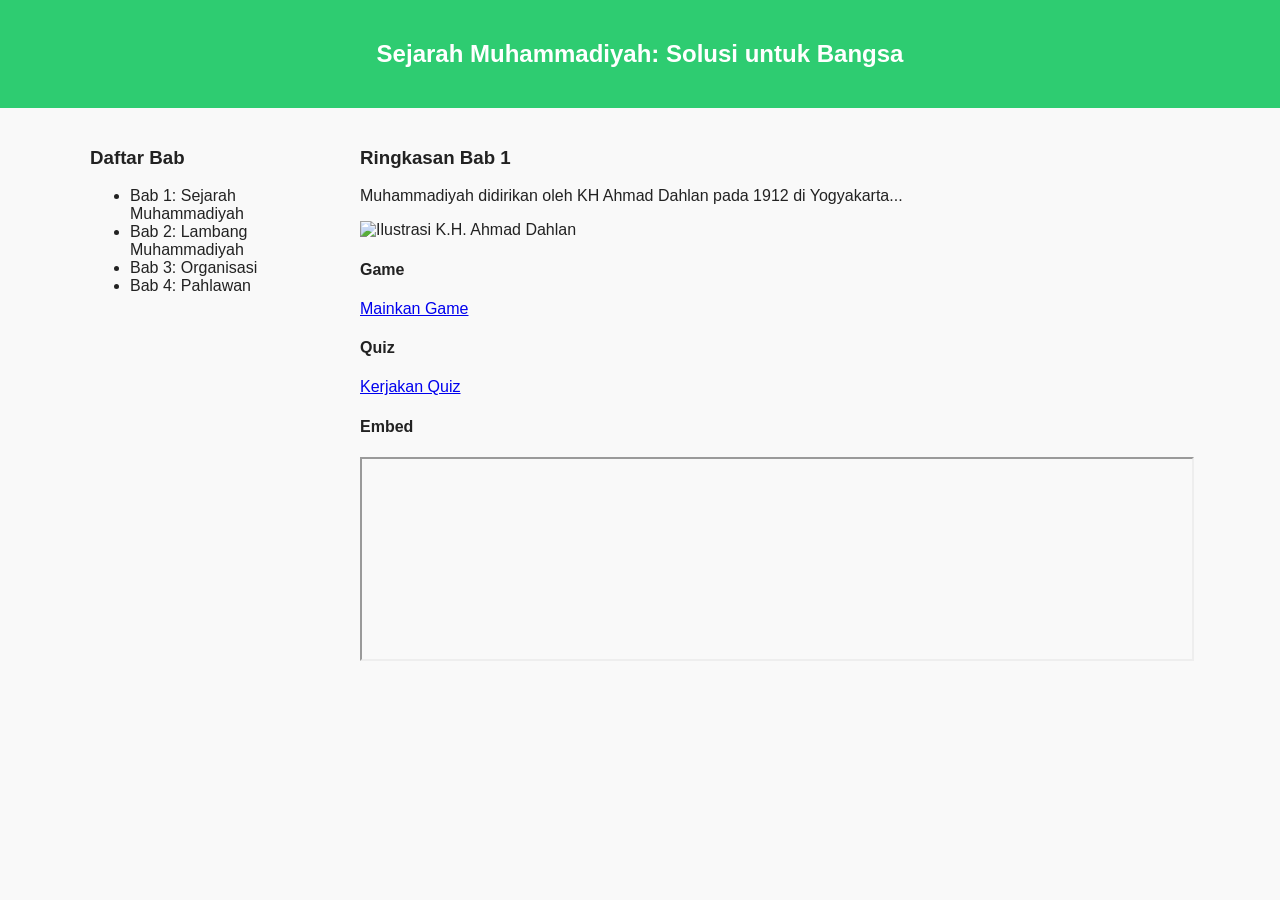
==== belajar.html @ ab440939 "Add files via upload" ====
<!DOCTYPE html>
<html lang="id">
<head>
  <meta charset="UTF-8">
  <title>Sejarah Muhammadiyah</title>
  <link rel="stylesheet" href="style.css">
</head>
<body>

<header class="navbar">
  <div class="container">
    <h2>Sejarah Muhammadiyah: Solusi untuk Bangsa</h2>
  </div>
</header>

<div class="container" style="display:flex; gap:20px;">

  <!-- SIDEBAR -->
  <aside style="width:250px;">
    <h3>Daftar Bab</h3>
    <ul>
      <li>Bab 1: Sejarah Muhammadiyah</li>
      <li>Bab 2: Lambang Muhammadiyah</li>
      <li>Bab 3: Organisasi</li>
      <li>Bab 4: Pahlawan</li>
    </ul>
  </aside>

  <!-- KONTEN -->
  <main style="flex:1;">
    <h3>Ringkasan Bab 1</h3>
    <p>
      Muhammadiyah didirikan oleh KH Ahmad Dahlan pada 1912 di Yogyakarta...
    </p>

    <img src="https://i.ibb.co.com/hJt7NH4F/images.webp"
         alt="Ilustrasi K.H. Ahmad Dahlan"
         style="width:100%; max-height:300px; object-fit:cover;">

    <h4>Game</h4>
    <a href="https://gemini.google.com/share/57fc1efc8ed1" target="_blank">Mainkan Game</a>

    <h4>Quiz</h4>
    <a href="https://forms.gle/HmEDWujGZS2pMrGy7" target="_blank">Kerjakan Quiz</a>

    <h4>Embed</h4>
    <iframe src="" width="100%" height="200"></iframe>

  </main>

</div>

</body>
</html>
---- style.css ----
/* ================= ROOT COLOR ================= */
:root {
  --primary: #2ecc71; /* GANTI */
  --secondary: #3498db;
  --accent: #f1c40f;

  --bg-main: #f9f9f9;
  --bg-card: #ffffff;

  --text-main: #222;
  --text-secondary: #555;
}

/* ================= GLOBAL ================= */
body {
  margin: 0;
  font-family: sans-serif;
  background: var(--bg-main);
  color: var(--text-main);
}

.container {
  max-width: 1100px;
  margin: auto;
  padding: 20px;
}

.section {
  margin-top: 60px;
}

h2 {
  text-align: center;
}

/* ================= NAVBAR ================= */
.navbar {
  background: var(--primary);
  color: white;
  position: sticky;
  top: 0;
}

.nav-container {
  display: flex;
  justify-content: space-between;
  align-items: center;
}

.nav-links a {
  color: white;
  margin: 10px;
  text-decoration: none;
}

.hamburger {
  display: none;
  cursor: pointer;
}

/* ================= HERO ================= */
.hero {
  display: flex;
  align-items: center;
  gap: 20px;
}

.hero img {
  width: 100%;
  height: 250px;
  object-fit: cover;
  background: #ccc;
}

/* ================= CARD ================= */
.card-grid {
  display: grid;
  grid-template-columns: repeat(auto-fit, minmax(250px, 1fr));
  gap: 20px;
}

.card {
  background: var(--bg-card);
  padding: 20px;
  border-radius: 10px;
  box-shadow: 0 2px 8px rgba(0,0,0,0.1);
}

/* ================= TEAM ================= */
.team img {
  width: 100px;
  height: 100px;
  border-radius: 50%;
  object-fit: cover;
}

/* ================= BUTTON ================= */
.btn {
  background: var(--primary);
  color: white;
  padding: 10px 20px;
  display: inline-block;
  text-decoration: none;
  border-radius: 5px;
}

.btn:hover {
  background: var(--secondary);
}

/* ================= FOOTER ================= */
.footer {
  text-align: center;
  padding: 20px;
  background: var(--primary);
  color: white;
}

/* ================= RESPONSIVE ================= */
@media(max-width:768px){
  .hero {
    flex-direction: column;
  }

  .nav-links {
    display: none;
    flex-direction: column;
  }

  .nav-links.active {
    display: flex;
  }

  .hamburger {
    display: block;
  }
}
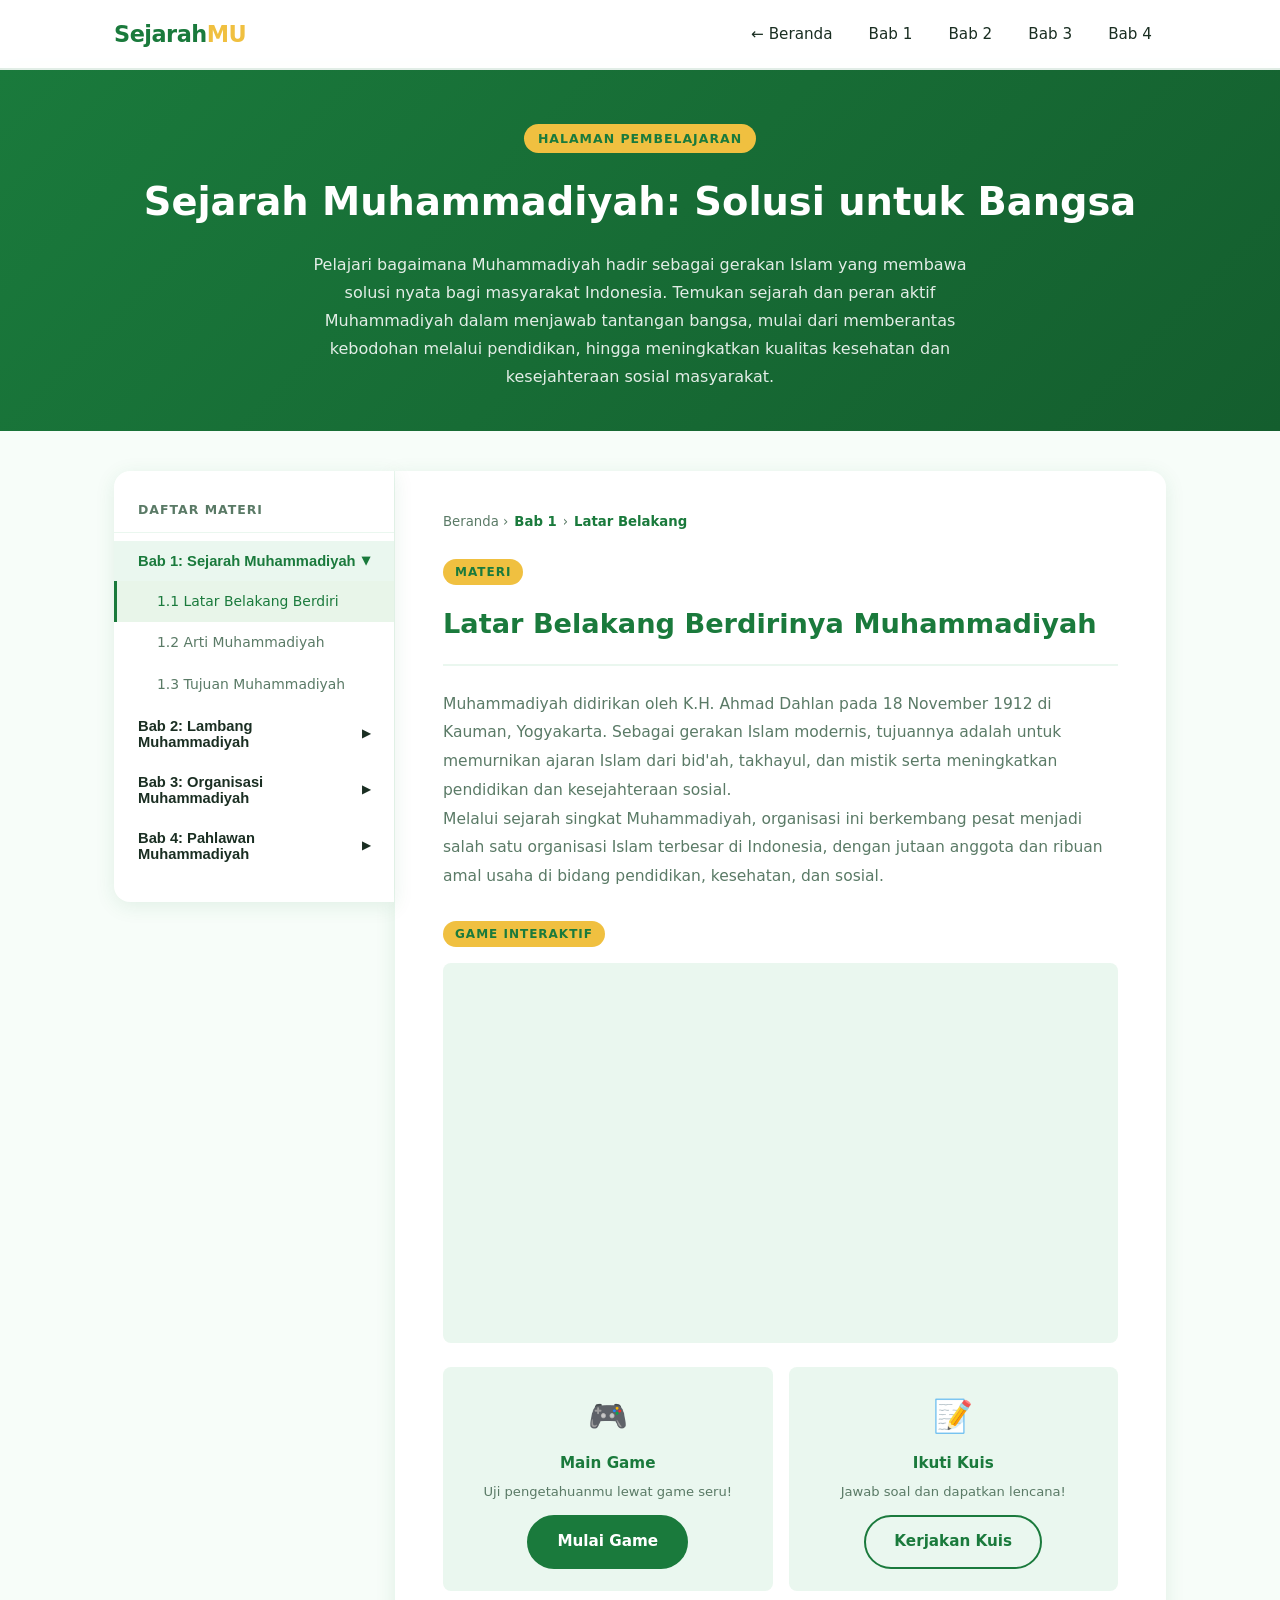
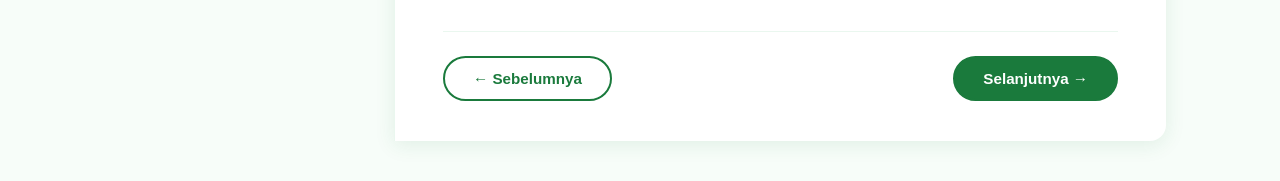
==== commit 64011ed5: "Add files via upload" ====
--- a/belajar.html
+++ b/belajar.html
@@ -1,54 +1,684 @@
-<!DOCTYPE html>
-<html lang="id">
-<head>
-  <meta charset="UTF-8">
-  <title>Sejarah Muhammadiyah</title>
-  <link rel="stylesheet" href="style.css">
-</head>
-<body>
-
-<header class="navbar">
-  <div class="container">
-    <h2>Sejarah Muhammadiyah: Solusi untuk Bangsa</h2>
-  </div>
-</header>
-
-<div class="container" style="display:flex; gap:20px;">
-
-  <!-- SIDEBAR -->
-  <aside style="width:250px;">
-    <h3>Daftar Bab</h3>
-    <ul>
-      <li>Bab 1: Sejarah Muhammadiyah</li>
-      <li>Bab 2: Lambang Muhammadiyah</li>
-      <li>Bab 3: Organisasi</li>
-      <li>Bab 4: Pahlawan</li>
-    </ul>
-  </aside>
-
-  <!-- KONTEN -->
-  <main style="flex:1;">
-    <h3>Ringkasan Bab 1</h3>
-    <p>
-      Muhammadiyah didirikan oleh KH Ahmad Dahlan pada 1912 di Yogyakarta...
-    </p>
-
-    <img src="https://i.ibb.co.com/hJt7NH4F/images.webp"
-         alt="Ilustrasi K.H. Ahmad Dahlan"
-         style="width:100%; max-height:300px; object-fit:cover;">
-
-    <h4>Game</h4>
-    <a href="https://gemini.google.com/share/57fc1efc8ed1" target="_blank">Mainkan Game</a>
-
-    <h4>Quiz</h4>
-    <a href="https://forms.gle/HmEDWujGZS2pMrGy7" target="_blank">Kerjakan Quiz</a>
-
-    <h4>Embed</h4>
-    <iframe src="" width="100%" height="200"></iframe>
-
-  </main>
-
-</div>
-
-</body>
-</html>+<!DOCTYPE html>
+<html lang="id">
+<head>
+  <meta charset="UTF-8" />
+  <meta name="viewport" content="width=device-width, initial-scale=1.0" />
+  <title>Sejarah Muhammadiyah: Solusi untuk Bangsa | SejarahMU</title>
+  <link rel="stylesheet" href="style.css" />
+  <style>
+    /* ============================================================
+       Gaya khusus halaman belajar.html
+       (Tambahan dari style.css utama)
+    ============================================================ */
+
+    /* Reset body untuk halaman belajar */
+    body {
+      padding-top: 68px;   /* kompensasi navbar fixed */
+    }
+
+    /* Header halaman pembelajaran */
+    .belajar-header {
+      background: linear-gradient(135deg, var(--color-primary), #145e2e);
+      color: var(--color-white);
+      padding: 56px 0 40px;
+      text-align: center;
+    }
+    .belajar-header h1 {
+      font-size: clamp(1.6rem, 4vw, 2.4rem);
+      font-weight: 900;
+      margin-bottom: 16px;
+    }
+    .belajar-header p {
+      max-width: 680px;
+      margin: 0 auto;
+      opacity: 0.88;
+      font-size: 1rem;
+      line-height: 1.75;
+    }
+
+    /* Layout utama: sidebar + konten */
+    .belajar-layout {
+      display: grid;
+      grid-template-columns: 280px 1fr;
+      gap: 0;
+      min-height: calc(100vh - 68px - 180px);
+      max-width: var(--max-width);
+      margin: 40px auto;
+      padding: 0 24px;
+    }
+
+    /* ---- SIDEBAR ---- */
+    .sidebar {
+      background: var(--color-card-bg);
+      border-radius: var(--radius) 0 0 var(--radius);
+      box-shadow: var(--shadow);
+      padding: 28px 0;
+      position: sticky;
+      top: 88px;           /* di bawah navbar */
+      height: fit-content;
+    }
+
+    .sidebar-title {
+      font-size: 0.78rem;
+      font-weight: 700;
+      letter-spacing: 1px;
+      text-transform: uppercase;
+      color: var(--color-text-muted);
+      padding: 0 24px 12px;
+      border-bottom: 1px solid var(--color-section-alt);
+      margin-bottom: 8px;
+    }
+
+    /* Daftar bab */
+    .bab-list {
+      padding: 0;
+      list-style: none;
+    }
+
+    .bab-item > button {
+      display: flex;
+      justify-content: space-between;
+      align-items: center;
+      width: 100%;
+      padding: 12px 24px;
+      background: none;
+      border: none;
+      cursor: pointer;
+      font-size: 0.92rem;
+      font-weight: 700;
+      color: var(--color-text);
+      text-align: left;
+      transition: background var(--transition), color var(--transition);
+    }
+    .bab-item > button:hover {
+      background: var(--color-section-alt);
+      color: var(--color-primary);
+    }
+    .bab-item > button.active-bab {
+      background: var(--color-section-alt);
+      color: var(--color-primary);
+    }
+
+    /* Ikon panah chevron */
+    .bab-item > button .chevron {
+      font-size: 0.7rem;
+      transition: transform 0.3s ease;
+    }
+    .bab-item > button.open .chevron {
+      transform: rotate(90deg);
+    }
+
+    /* Daftar subbab (tersembunyi default) */
+    .subbab-list {
+      display: none;
+      list-style: none;
+      padding: 0;
+    }
+    .subbab-list.open {
+      display: block;
+    }
+    .subbab-list li a {
+      display: block;
+      padding: 9px 24px 9px 40px;
+      font-size: 0.87rem;
+      color: var(--color-text-muted);
+      transition: background var(--transition), color var(--transition);
+      border-left: 3px solid transparent;
+    }
+    .subbab-list li a:hover,
+    .subbab-list li a.active-subbab {
+      background: #e8f5e9;
+      color: var(--color-primary);
+      border-left-color: var(--color-primary);
+    }
+
+    /* ---- AREA KONTEN UTAMA ---- */
+    .konten-area {
+      background: var(--color-card-bg);
+      border-radius: 0 var(--radius) var(--radius) 0;
+      box-shadow: var(--shadow);
+      padding: 40px 48px;
+      border-left: 1px solid var(--color-section-alt);
+    }
+
+    /* Breadcrumb navigasi */
+    .breadcrumb {
+      font-size: 0.83rem;
+      color: var(--color-text-muted);
+      margin-bottom: 24px;
+      display: flex;
+      gap: 6px;
+      align-items: center;
+    }
+    .breadcrumb span {
+      color: var(--color-primary);
+      font-weight: 600;
+    }
+
+    /* Judul konten */
+    .konten-judul {
+      font-size: 1.7rem;
+      font-weight: 800;
+      color: var(--color-primary);
+      margin-bottom: 24px;
+      padding-bottom: 16px;
+      border-bottom: 2px solid var(--color-section-alt);
+    }
+
+    /* Teks paragraf */
+    .konten-teks {
+      color: var(--color-text-muted);
+      font-size: 0.97rem;
+      line-height: 1.85;
+      margin-bottom: 28px;
+    }
+
+    /* Gambar konten */
+    .konten-gambar {
+      width: 100%;
+      border-radius: var(--radius);
+      object-fit: cover;
+      margin-bottom: 28px;
+      box-shadow: var(--shadow);
+      max-height: 360px;
+    }
+
+    /* Wrapper iframe/embed */
+    .konten-embed {
+      position: relative;
+      width: 100%;
+      height: 0;
+      padding-top: 56.25%;  /* rasio 16:9 */
+      border-radius: var(--radius-sm);
+      overflow: hidden;
+      margin-bottom: 20px;
+      background: var(--color-section-alt);
+    }
+    .konten-embed iframe {
+      position: absolute;
+      top: 0;
+      left: 0;
+      width: 100%;
+      height: 100%;
+      border: none;
+    }
+
+    /* Card kuis & game */
+    .aksi-cards {
+      display: grid;
+      grid-template-columns: 1fr 1fr;
+      gap: 16px;
+      margin-top: 24px;
+    }
+
+    .aksi-card {
+      background: var(--color-section-alt);
+      border-radius: var(--radius-sm);
+      padding: 20px;
+      text-align: center;
+      border: 2px solid transparent;
+      transition: all var(--transition);
+    }
+    .aksi-card:hover {
+      border-color: var(--color-primary);
+      transform: translateY(-3px);
+      box-shadow: var(--shadow);
+    }
+    .aksi-card .aksi-icon { font-size: 2rem; margin-bottom: 8px; }
+    .aksi-card h4 { font-size: 0.95rem; font-weight: 700; color: var(--color-primary); margin-bottom: 4px; }
+    .aksi-card p  { font-size: 0.82rem; color: var(--color-text-muted); margin-bottom: 12px; }
+
+    /* Label "Materi" / "Interaktif" */
+    .konten-label {
+      display: inline-block;
+      font-size: 0.75rem;
+      font-weight: 700;
+      letter-spacing: 1px;
+      text-transform: uppercase;
+      background: var(--color-accent);
+      color: var(--color-primary);
+      padding: 3px 12px;
+      border-radius: 50px;
+      margin-bottom: 16px;
+    }
+
+    /* Navigasi bab (tombol prev/next) */
+    .konten-nav {
+      display: flex;
+      justify-content: space-between;
+      margin-top: 40px;
+      padding-top: 24px;
+      border-top: 1px solid var(--color-section-alt);
+      flex-wrap: wrap;
+      gap: 12px;
+    }
+
+    /* Tombol sidebar mobile (tersembunyi di desktop) */
+    .sidebar-toggle {
+      display: none;
+      width: 100%;
+      padding: 12px 24px;
+      background: var(--color-primary);
+      color: var(--color-white);
+      border: none;
+      border-radius: var(--radius-sm);
+      font-weight: 600;
+      font-size: 0.95rem;
+      cursor: pointer;
+      margin-bottom: 16px;
+      text-align: left;
+    }
+
+    /* ---- RESPONSIVE ---- */
+    @media (max-width: 900px) {
+      .belajar-layout {
+        grid-template-columns: 1fr;
+        gap: 16px;
+      }
+
+      .sidebar {
+        position: static;
+        border-radius: var(--radius);
+        display: none;
+      }
+      .sidebar.sidebar-open {
+        display: block;
+      }
+
+      .sidebar-toggle {
+        display: block;
+      }
+
+      .konten-area {
+        border-radius: var(--radius);
+        border-left: none;
+        padding: 28px 20px;
+      }
+
+      .aksi-cards {
+        grid-template-columns: 1fr;
+      }
+    }
+  </style>
+</head>
+<body>
+
+  <!-- ============================================================
+       NAVBAR (sama dengan halaman utama)
+  ============================================================ -->
+  <nav class="navbar scrolled" id="navbar">
+    <div class="nav-container">
+      <a href="index.html" class="nav-logo">Sejarah<span>MU</span></a>
+      <ul class="nav-menu" id="navMenu">
+        <li><a href="index.html" class="nav-link">← Beranda</a></li>
+        <li><a href="#bab1"      class="nav-link">Bab 1</a></li>
+        <li><a href="#bab2"      class="nav-link">Bab 2</a></li>
+        <li><a href="#bab3"      class="nav-link">Bab 3</a></li>
+        <li><a href="#bab4"      class="nav-link">Bab 4</a></li>
+      </ul>
+      <button class="hamburger" id="hamburger" aria-label="Buka menu">
+        <span></span><span></span><span></span>
+      </button>
+    </div>
+  </nav>
+
+  <!-- ============================================================
+       HEADER HALAMAN PEMBELAJARAN
+  ============================================================ -->
+  <header class="belajar-header">
+    <div class="container">
+      <div class="section-badge" style="margin-bottom:16px;">Halaman Pembelajaran</div>
+      <h1>Sejarah Muhammadiyah: Solusi untuk Bangsa</h1>
+      <p>
+        Pelajari bagaimana Muhammadiyah hadir sebagai gerakan Islam yang membawa solusi nyata
+        bagi masyarakat Indonesia. Temukan sejarah dan peran aktif Muhammadiyah dalam menjawab
+        tantangan bangsa, mulai dari memberantas kebodohan melalui pendidikan, hingga meningkatkan
+        kualitas kesehatan dan kesejahteraan sosial masyarakat.
+      </p>
+    </div>
+  </header>
+
+  <!-- ============================================================
+       LAYOUT UTAMA: SIDEBAR + KONTEN
+  ============================================================ -->
+  <div class="belajar-layout container">
+
+    <!-- Tombol toggle sidebar untuk mobile -->
+    <button class="sidebar-toggle" id="sidebarToggle">☰ Daftar Materi</button>
+
+    <!-- ==================================================
+         SIDEBAR — Daftar Bab & Subbab
+    ================================================== -->
+    <aside class="sidebar" id="sidebar">
+      <div class="sidebar-title">Daftar Materi</div>
+
+      <ul class="bab-list">
+
+        <!-- BAB 1 -->
+        <li class="bab-item" id="bab1">
+          <button class="bab-toggle active-bab open" onclick="toggleBab(this)">
+            Bab 1: Sejarah Muhammadiyah
+            <span class="chevron">▶</span>
+          </button>
+          <ul class="subbab-list open">
+            <li><a href="#" onclick="tampilKonten('1-1'); return false;" class="active-subbab">1.1 Latar Belakang Berdiri</a></li>
+            <li><a href="#" onclick="tampilKonten('1-2'); return false;">1.2 Arti Muhammadiyah</a></li>
+            <li><a href="#" onclick="tampilKonten('1-3'); return false;">1.3 Tujuan Muhammadiyah</a></li>
+          </ul>
+        </li>
+
+        <!-- BAB 2 -->
+        <li class="bab-item" id="bab2">
+          <button class="bab-toggle" onclick="toggleBab(this)">
+            Bab 2: Lambang Muhammadiyah
+            <span class="chevron">▶</span>
+          </button>
+          <ul class="subbab-list">
+            <li><a href="#" onclick="tampilKonten('2-1'); return false;">2.1 Matahari</a></li>
+            <li><a href="#" onclick="tampilKonten('2-2'); return false;">2.2 12 Sinar Putih</a></li>
+            <li><a href="#" onclick="tampilKonten('2-3'); return false;">2.3 Tulisan Arab Muhammadiyah</a></li>
+            <li><a href="#" onclick="tampilKonten('2-4'); return false;">2.4 Dua Kalimat Syahadat</a></li>
+            <li><a href="#" onclick="tampilKonten('2-5'); return false;">2.5 Warna Hijau &amp; Putih</a></li>
+          </ul>
+        </li>
+
+        <!-- BAB 3 -->
+        <li class="bab-item" id="bab3">
+          <button class="bab-toggle" onclick="toggleBab(this)">
+            Bab 3: Organisasi Muhammadiyah
+            <span class="chevron">▶</span>
+          </button>
+          <ul class="subbab-list">
+            <li><a href="#" onclick="tampilKonten('3-1'); return false;">3.1 Hizbul Wathan (HW)</a></li>
+            <li><a href="#" onclick="tampilKonten('3-2'); return false;">3.2 Tapak Suci</a></li>
+          </ul>
+        </li>
+
+        <!-- BAB 4 -->
+        <li class="bab-item" id="bab4">
+          <button class="bab-toggle" onclick="toggleBab(this)">
+            Bab 4: Pahlawan Muhammadiyah
+            <span class="chevron">▶</span>
+          </button>
+          <ul class="subbab-list">
+            <li><a href="#" onclick="tampilKonten('4-1'); return false;">4.1 K.H. Ahmad Dahlan</a></li>
+            <li><a href="#" onclick="tampilKonten('4-2'); return false;">4.2 Nyai Ahmad Dahlan</a></li>
+          </ul>
+        </li>
+
+      </ul>
+    </aside>
+
+    <!-- ==================================================
+         AREA KONTEN UTAMA
+         Isi materi ditampilkan di sini lewat JavaScript
+    ================================================== -->
+    <main class="konten-area" id="kontenArea">
+
+      <!-- Breadcrumb -->
+      <div class="breadcrumb">
+        Beranda &rsaquo; <span id="breadcrumbBab">Bab 1</span> &rsaquo; <span id="breadcrumbSubbab">Latar Belakang</span>
+      </div>
+
+      <!-- Label -->
+      <div class="konten-label" id="kontenLabel">Materi</div>
+
+      <!-- Judul konten -->
+      <h2 class="konten-judul" id="kontenJudul">Latar Belakang Berdirinya Muhammadiyah</h2>
+
+      <!-- Gambar utama konten -->
+      <img
+        src="https://i.ibb.co.com/hJt7NH4F/images.webp"
+        alt="Ilustrasi K.H. Ahmad Dahlan dan transformasi gerakan Muhammadiyah dalam pendidikan, kesehatan, dan sosial."
+        class="konten-gambar"
+        id="kontenGambar"
+        onerror="this.style.display='none'"
+      />
+
+      <!-- Teks materi -->
+      <div class="konten-teks" id="kontenTeks">
+        <p>
+          Muhammadiyah didirikan oleh K.H. Ahmad Dahlan pada 18 November 1912 di Kauman, Yogyakarta.
+          Sebagai gerakan Islam modernis, tujuannya adalah untuk memurnikan ajaran Islam dari bid'ah,
+          takhayul, dan mistik serta meningkatkan pendidikan dan kesejahteraan sosial.
+        </p>
+        <p>
+          Melalui sejarah singkat Muhammadiyah, organisasi ini berkembang pesat menjadi salah satu
+          organisasi Islam terbesar di Indonesia, dengan jutaan anggota dan ribuan amal usaha di
+          bidang pendidikan, kesehatan, dan sosial.
+        </p>
+      </div>
+
+      <!-- Area Game Interaktif -->
+      <div class="konten-label">Game Interaktif</div>
+      <div class="konten-embed" id="kontenEmbed">
+        <!-- Ganti src dengan link embed game atau video yang sesuai -->
+        <iframe
+          src="https://gemini.google.com/share/57fc1efc8ed1"
+          title="Game Interaktif Sejarah Muhammadiyah"
+          allowfullscreen
+          id="iframeEmbed"
+        ></iframe>
+      </div>
+
+      <!-- Card Kuis & Game -->
+      <div class="aksi-cards">
+        <div class="aksi-card" id="cardGame">
+          <div class="aksi-icon">🎮</div>
+          <h4>Main Game</h4>
+          <p>Uji pengetahuanmu lewat game seru!</p>
+          <a class="btn btn-primary" id="linkGame" href="https://gemini.google.com/share/57fc1efc8ed1" target="_blank" rel="noopener">
+            Mulai Game
+          </a>
+        </div>
+        <div class="aksi-card" id="cardKuis">
+          <div class="aksi-icon">📝</div>
+          <h4>Ikuti Kuis</h4>
+          <p>Jawab soal dan dapatkan lencana!</p>
+          <a class="btn btn-outline" id="linkKuis" href="https://forms.gle/HmEDWujGZS2pMrGy7" target="_blank" rel="noopener">
+            Kerjakan Kuis
+          </a>
+        </div>
+      </div>
+
+      <!-- Navigasi Bab -->
+      <div class="konten-nav">
+        <button class="btn btn-outline" onclick="navigasiBab('prev')">← Sebelumnya</button>
+        <button class="btn btn-primary" onclick="navigasiBab('next')">Selanjutnya →</button>
+      </div>
+
+    </main>
+  </div>
+
+  <!-- ============================================================
+       SCRIPT JAVASCRIPT khusus belajar.html
+  ============================================================ -->
+  <script src="script.js"></script>
+  <script>
+    // ============================================================
+    // DATA KONTEN — Tambahkan atau edit materi di sini
+    // Setiap key adalah kode subbab (contoh: '1-1' = Bab 1, Subbab 1)
+    // ============================================================
+    var dataKonten = {
+      '1-1': {
+        bab:     'Bab 1: Sejarah Muhammadiyah',
+        subbab:  'Latar Belakang Berdiri',
+        judul:   'Latar Belakang Berdirinya Muhammadiyah',
+        teks:    'Muhammadiyah didirikan oleh K.H. Ahmad Dahlan pada 18 November 1912 di Kauman, Yogyakarta. Sebagai gerakan Islam modernis, tujuannya adalah untuk memurnikan ajaran Islam dari bid\'ah, takhayul, dan mistik serta meningkatkan pendidikan dan kesejahteraan sosial. Melalui sejarah singkat Muhammadiyah, organisasi ini berkembang pesat menjadi salah satu organisasi Islam terbesar di Indonesia.',
+        game:    'https://gemini.google.com/share/57fc1efc8ed1',
+        kuis:    'https://forms.gle/HmEDWujGZS2pMrGy7'
+      },
+      '1-2': {
+        bab:     'Bab 1: Sejarah Muhammadiyah',
+        subbab:  'Arti Muhammadiyah',
+        judul:   'Arti Nama Muhammadiyah',
+        teks:    'Muhammadiyah berasal dari bahasa Arab. "Muhammad" berarti Nabi Muhammad SAW, dan "-iyah" adalah akhiran yang berarti pengikut atau golongan. Sehingga Muhammadiyah artinya adalah golongan atau pengikut Nabi Muhammad SAW — yaitu orang-orang yang meneladani nilai dan ajaran beliau dalam kehidupan sehari-hari.',
+        game:    'https://gemini.google.com/share/57fc1efc8ed1',
+        kuis:    'https://forms.gle/HmEDWujGZS2pMrGy7'
+      },
+      '1-3': {
+        bab:     'Bab 1: Sejarah Muhammadiyah',
+        subbab:  'Tujuan Muhammadiyah',
+        judul:   'Tujuan Muhammadiyah',
+        teks:    'Tujuan utama Muhammadiyah adalah menegakkan dan menjunjung tinggi agama Islam sehingga terwujud masyarakat Islam yang sebenar-benarnya. Muhammadiyah bergerak dalam bidang pendidikan, sosial, kesehatan, dan dakwah untuk mewujudkan cita-cita tersebut di seluruh Indonesia.',
+        game:    'https://gemini.google.com/share/57fc1efc8ed1',
+        kuis:    'https://forms.gle/HmEDWujGZS2pMrGy7'
+      },
+      '2-1': {
+        bab:     'Bab 2: Lambang Muhammadiyah',
+        subbab:  'Matahari',
+        judul:   'Matahari dalam Lambang Muhammadiyah',
+        teks:    'Matahari dalam lambang Muhammadiyah melambangkan penerangan atau cahaya. Muhammadiyah hadir untuk menerangi masyarakat dengan cahaya Islam yang murni, sebagaimana matahari menerangi bumi. Matahari juga melambangkan semangat yang tidak pernah padam dalam berdakwah.',
+        game:    'https://gemini.google.com/share/cfcc01bce41f',
+        kuis:    'https://forms.gle/ih2H8bf2sRNTnM8z9'
+      },
+      '2-2': {
+        bab:     'Bab 2: Lambang Muhammadiyah',
+        subbab:  '12 Sinar Putih',
+        judul:   '12 Sinar Putih pada Lambang',
+        teks:    'Dua belas sinar putih yang memancar dari matahari melambangkan dua belas bulan dalam setahun. Ini menandakan bahwa Muhammadiyah berjuang sepanjang tahun tanpa henti untuk menegakkan nilai-nilai Islam.',
+        game:    'https://gemini.google.com/share/cfcc01bce41f',
+        kuis:    'https://forms.gle/ih2H8bf2sRNTnM8z9'
+      },
+      '2-3': {
+        bab:     'Bab 2: Lambang Muhammadiyah',
+        subbab:  'Tulisan Arab Muhammadiyah',
+        judul:   'Tulisan Arab Muhammadiyah',
+        teks:    'Di bagian tengah lambang terdapat tulisan Arab "Muhammadiyah" yang menunjukkan identitas organisasi. Tulisan ini menegaskan bahwa organisasi ini adalah pengikut ajaran Nabi Muhammad SAW yang berlandaskan Al-Qur\'an dan As-Sunnah.',
+        game:    'https://gemini.google.com/share/cfcc01bce41f',
+        kuis:    'https://forms.gle/ih2H8bf2sRNTnM8z9'
+      },
+      '2-4': {
+        bab:     'Bab 2: Lambang Muhammadiyah',
+        subbab:  'Dua Kalimat Syahadat',
+        judul:   'Dua Kalimat Syahadat',
+        teks:    'Lingkaran dua kalimat syahadat mengelilingi lambang menandakan bahwa dasar perjuangan Muhammadiyah adalah tauhid — keyakinan bahwa tidak ada Tuhan selain Allah dan Muhammad adalah utusan-Nya. Ini adalah pondasi seluruh kegiatan organisasi.',
+        game:    'https://gemini.google.com/share/cfcc01bce41f',
+        kuis:    'https://forms.gle/ih2H8bf2sRNTnM8z9'
+      },
+      '2-5': {
+        bab:     'Bab 2: Lambang Muhammadiyah',
+        subbab:  'Warna Hijau & Putih',
+        judul:   'Makna Warna Hijau dan Putih',
+        teks:    'Warna hijau pada latar lambang melambangkan kemakmuran, kesuburan, dan kedamaian Islam. Warna putih pada tulisan dan sinar melambangkan kesucian dan kebersihan hati dalam menjalankan ajaran agama.',
+        game:    'https://gemini.google.com/share/cfcc01bce41f',
+        kuis:    'https://forms.gle/ih2H8bf2sRNTnM8z9'
+      },
+      '3-1': {
+        bab:     'Bab 3: Organisasi Muhammadiyah',
+        subbab:  'Hizbul Wathan (HW)',
+        judul:   'Hizbul Wathan (HW)',
+        teks:    'Hizbul Wathan (HW) adalah organisasi kepanduan Muhammadiyah yang didirikan sejak awal berdirinya Muhammadiyah. HW bergerak dalam pendidikan kepanduan untuk membentuk karakter Islami pada generasi muda, dengan kegiatan seperti latihan kepemimpinan, kemah, dan pengabdian masyarakat.',
+        game:    'https://gemini.google.com/share/04aea8da34fa',
+        kuis:    'https://forms.gle/hSVfe6tLDoyjQkTw9'
+      },
+      '3-2': {
+        bab:     'Bab 3: Organisasi Muhammadiyah',
+        subbab:  'Tapak Suci',
+        judul:   'Tapak Suci',
+        teks:    'Tapak Suci adalah perguruan seni bela diri Muhammadiyah yang didirikan pada tahun 1963 di Yogyakarta. Selain mengajarkan ilmu bela diri, Tapak Suci menanamkan nilai-nilai Islam dan akhlak mulia kepada para anggotanya, serta menjadi wadah pengembangan potensi generasi muda Muhammadiyah.',
+        game:    'https://gemini.google.com/share/04aea8da34fa',
+        kuis:    'https://forms.gle/hSVfe6tLDoyjQkTw9'
+      },
+      '4-1': {
+        bab:     'Bab 4: Pahlawan Muhammadiyah',
+        subbab:  'K.H. Ahmad Dahlan',
+        judul:   'K.H. Ahmad Dahlan — Pendiri Muhammadiyah',
+        teks:    'K.H. Ahmad Dahlan adalah pendiri Muhammadiyah yang lahir di Kauman, Yogyakarta. Beliau dianugerahi gelar Pahlawan Nasional pada tahun 1961 (SK Presiden No. 657/1961). Beliau adalah pelopor pembaruan Islam di Indonesia, berfokus pada pendidikan, sosial, dan memurnikan ajaran Islam dari bid\'ah dan takhayul.',
+        game:    'https://gemini.google.com/share/b22ee6e54444',
+        kuis:    'https://forms.gle/5i3a6Xoa52G7dfgq5'
+      },
+      '4-2': {
+        bab:     'Bab 4: Pahlawan Muhammadiyah',
+        subbab:  'Nyai Ahmad Dahlan',
+        judul:   'Nyai Ahmad Dahlan — Pejuang Perempuan Muhammadiyah',
+        teks:    'Nyai Hj. Siti Walidah, dikenal sebagai Nyai Ahmad Dahlan, adalah pendiri organisasi perempuan Muhammadiyah (Aisyiyah). Beliau memiliki peran besar dalam pendidikan perempuan dan perjuangan kemerdekaan Indonesia, serta menjadi teladan semangat pemberdayaan perempuan Muslimah di Indonesia.',
+        game:    'https://gemini.google.com/share/b22ee6e54444',
+        kuis:    'https://forms.gle/5i3a6Xoa52G7dfgq5'
+      }
+    };
+
+    // Subbab yang sedang aktif
+    var subbabAktif = '1-1';
+
+    // Urutan subbab untuk navigasi prev/next
+    var urutanSubbab = ['1-1','1-2','1-3','2-1','2-2','2-3','2-4','2-5','3-1','3-2','4-1','4-2'];
+
+    // ============================================================
+    // Fungsi tampilKonten — menampilkan materi sesuai subbab
+    // ============================================================
+    function tampilKonten(kode) {
+      var data = dataKonten[kode];
+      if (!data) return;
+
+      subbabAktif = kode;
+
+      // Update teks konten
+      document.getElementById('breadcrumbBab').textContent    = data.bab;
+      document.getElementById('breadcrumbSubbab').textContent = data.subbab;
+      document.getElementById('kontenJudul').textContent      = data.judul;
+      document.getElementById('kontenTeks').innerHTML = '<p>' + data.teks + '</p>';
+
+      // Update link game & kuis
+      document.getElementById('linkGame').href = data.game;
+      document.getElementById('linkKuis').href = data.kuis;
+      document.getElementById('iframeEmbed').src = data.game;
+
+      // Update active link di sidebar
+      var allLinks = document.querySelectorAll('.subbab-list li a');
+      allLinks.forEach(function(a) { a.classList.remove('active-subbab'); });
+      var activeLink = document.querySelector('[onclick="tampilKonten(\'' + kode + '\'); return false;"]');
+      if (activeLink) activeLink.classList.add('active-subbab');
+
+      // Scroll ke atas area konten (khusus mobile)
+      document.getElementById('kontenArea').scrollIntoView({ behavior: 'smooth', block: 'start' });
+    }
+
+    // ============================================================
+    // Fungsi toggleBab — buka/tutup daftar subbab
+    // ============================================================
+    function toggleBab(btn) {
+      var subbabList = btn.nextElementSibling;
+
+      // Toggle class open
+      btn.classList.toggle('open');
+      subbabList.classList.toggle('open');
+    }
+
+    // ============================================================
+    // Fungsi navigasiBab — tombol prev/next
+    // ============================================================
+    function navigasiBab(arah) {
+      var indexSekarang = urutanSubbab.indexOf(subbabAktif);
+      var indexBaru;
+
+      if (arah === 'next') {
+        indexBaru = indexSekarang + 1;
+      } else {
+        indexBaru = indexSekarang - 1;
+      }
+
+      // Pastikan tidak keluar dari range
+      if (indexBaru >= 0 && indexBaru < urutanSubbab.length) {
+        tampilKonten(urutanSubbab[indexBaru]);
+      }
+    }
+
+    // ============================================================
+    // Toggle sidebar di mobile
+    // ============================================================
+    var sidebarToggle = document.getElementById('sidebarToggle');
+    var sidebar       = document.getElementById('sidebar');
+
+    if (sidebarToggle) {
+      sidebarToggle.addEventListener('click', function () {
+        sidebar.classList.toggle('sidebar-open');
+        sidebarToggle.textContent = sidebar.classList.contains('sidebar-open')
+          ? '✕ Tutup Menu'
+          : '☰ Daftar Materi';
+      });
+    }
+  </script>
+
+</body>
+</html>
--- a/style.css
+++ b/style.css
@@ -1,137 +1,852 @@
-/* ================= ROOT COLOR ================= */
-:root {
-  --primary: #2ecc71; /* GANTI */
-  --secondary: #3498db;
-  --accent: #f1c40f;
-
-  --bg-main: #f9f9f9;
-  --bg-card: #ffffff;
-
-  --text-main: #222;
-  --text-secondary: #555;
-}
-
-/* ================= GLOBAL ================= */
-body {
-  margin: 0;
-  font-family: sans-serif;
-  background: var(--bg-main);
-  color: var(--text-main);
-}
-
-.container {
-  max-width: 1100px;
-  margin: auto;
-  padding: 20px;
-}
-
-.section {
-  margin-top: 60px;
-}
-
-h2 {
-  text-align: center;
-}
-
-/* ================= NAVBAR ================= */
-.navbar {
-  background: var(--primary);
-  color: white;
-  position: sticky;
-  top: 0;
-}
-
-.nav-container {
-  display: flex;
-  justify-content: space-between;
-  align-items: center;
-}
-
-.nav-links a {
-  color: white;
-  margin: 10px;
-  text-decoration: none;
-}
-
-.hamburger {
-  display: none;
-  cursor: pointer;
-}
-
-/* ================= HERO ================= */
-.hero {
-  display: flex;
-  align-items: center;
-  gap: 20px;
-}
-
-.hero img {
-  width: 100%;
-  height: 250px;
-  object-fit: cover;
-  background: #ccc;
-}
-
-/* ================= CARD ================= */
-.card-grid {
-  display: grid;
-  grid-template-columns: repeat(auto-fit, minmax(250px, 1fr));
-  gap: 20px;
-}
-
-.card {
-  background: var(--bg-card);
-  padding: 20px;
-  border-radius: 10px;
-  box-shadow: 0 2px 8px rgba(0,0,0,0.1);
-}
-
-/* ================= TEAM ================= */
-.team img {
-  width: 100px;
-  height: 100px;
-  border-radius: 50%;
-  object-fit: cover;
-}
-
-/* ================= BUTTON ================= */
-.btn {
-  background: var(--primary);
-  color: white;
-  padding: 10px 20px;
-  display: inline-block;
-  text-decoration: none;
-  border-radius: 5px;
-}
-
-.btn:hover {
-  background: var(--secondary);
-}
-
-/* ================= FOOTER ================= */
-.footer {
-  text-align: center;
-  padding: 20px;
-  background: var(--primary);
-  color: white;
-}
-
-/* ================= RESPONSIVE ================= */
-@media(max-width:768px){
-  .hero {
-    flex-direction: column;
-  }
-
-  .nav-links {
-    display: none;
-    flex-direction: column;
-  }
-
-  .nav-links.active {
-    display: flex;
-  }
-
-  .hamburger {
-    display: block;
-  }
-}+/* ================================================================
+   style.css — SejarahMU Landing Page
+   Dibuat oleh: Pentacode
+   Cara pakai: Ganti nilai warna di bagian :root di bawah ini
+================================================================ */
+
+/* ----------------------------------------------------------------
+   VARIABEL WARNA — Ganti nilai di sini untuk mengubah tema situs
+---------------------------------------------------------------- */
+:root {
+  /* Warna utama (dipakai pada navbar, tombol, aksen) */
+  --color-primary: #1a7a3c;        /* Hijau tua Muhammadiyah */
+
+  /* Warna sekunder (kartu, hover, elemen pendukung) */
+  --color-secondary: #2ecc71;      /* Hijau terang */
+
+  /* Warna aksen (highlight, badge, badge teks) */
+  --color-accent: #f0c040;         /* Kuning keemasan */
+
+  /* Warna latar belakang halaman */
+  --color-bg: #f7fdf9;             /* Hijau sangat muda / putih kehijauan */
+
+  /* Warna latar belakang section/card */
+  --color-card-bg: #ffffff;        /* Putih bersih */
+
+  /* Warna latar belakang section bergantian */
+  --color-section-alt: #eaf7ef;    /* Hijau muda lembut */
+
+  /* Warna teks utama */
+  --color-text: #1a2e22;           /* Hijau sangat gelap / hampir hitam */
+
+  /* Warna teks sekunder / deskripsi */
+  --color-text-muted: #5a7a66;     /* Hijau abu-abu */
+
+  /* Warna putih murni */
+  --color-white: #ffffff;
+
+  /* Radius sudut kartu */
+  --radius: 16px;
+  --radius-sm: 8px;
+
+  /* Bayangan ringan untuk kartu */
+  --shadow: 0 4px 20px rgba(26, 122, 60, 0.10);
+  --shadow-hover: 0 8px 32px rgba(26, 122, 60, 0.18);
+
+  /* Transisi standar */
+  --transition: 0.3s ease;
+
+  /* Lebar maksimum konten */
+  --max-width: 1100px;
+}
+
+/* ----------------------------------------------------------------
+   RESET & BASE
+---------------------------------------------------------------- */
+*, *::before, *::after {
+  box-sizing: border-box;
+  margin: 0;
+  padding: 0;
+}
+
+html {
+  scroll-behavior: smooth;       /* smooth scroll lewat CSS juga */
+}
+
+body {
+  font-family: 'Segoe UI', system-ui, -apple-system, sans-serif;
+  background-color: var(--color-bg);
+  color: var(--color-text);
+  line-height: 1.7;
+  font-size: 16px;
+}
+
+img {
+  max-width: 100%;
+  display: block;
+}
+
+a {
+  text-decoration: none;
+  color: inherit;
+}
+
+ul {
+  list-style: none;
+}
+
+/* ----------------------------------------------------------------
+   CONTAINER — Pembungkus konten agar tidak terlalu lebar
+---------------------------------------------------------------- */
+.container {
+  max-width: var(--max-width);
+  margin: 0 auto;
+  padding: 0 24px;
+}
+
+/* ----------------------------------------------------------------
+   NAVBAR
+---------------------------------------------------------------- */
+.navbar {
+  position: fixed;           /* tetap di atas saat scroll */
+  top: 0;
+  left: 0;
+  width: 100%;
+  z-index: 1000;
+  background: rgba(255, 255, 255, 0.95);
+  backdrop-filter: blur(10px);
+  border-bottom: 2px solid rgba(26, 122, 60, 0.10);
+  transition: box-shadow var(--transition);
+}
+
+/* Bayangan muncul saat scroll */
+.navbar.scrolled {
+  box-shadow: 0 2px 20px rgba(26, 122, 60, 0.15);
+}
+
+.nav-container {
+  max-width: var(--max-width);
+  margin: 0 auto;
+  padding: 0 24px;
+  height: 68px;
+  display: flex;
+  align-items: center;
+  justify-content: space-between;
+}
+
+/* Logo */
+.nav-logo {
+  font-size: 1.4rem;
+  font-weight: 800;
+  color: var(--color-primary);
+  letter-spacing: -0.5px;
+}
+.nav-logo span {
+  color: var(--color-accent);
+}
+
+/* Menu links */
+.nav-menu {
+  display: flex;
+  gap: 8px;
+  align-items: center;
+}
+
+.nav-link {
+  padding: 8px 14px;
+  border-radius: var(--radius-sm);
+  font-weight: 500;
+  color: var(--color-text);
+  transition: background var(--transition), color var(--transition);
+  font-size: 0.95rem;
+}
+.nav-link:hover {
+  background: var(--color-section-alt);
+  color: var(--color-primary);
+}
+
+/* Hamburger button (tersembunyi di desktop) */
+.hamburger {
+  display: none;
+  flex-direction: column;
+  gap: 5px;
+  background: none;
+  border: none;
+  cursor: pointer;
+  padding: 6px;
+  border-radius: var(--radius-sm);
+}
+.hamburger span {
+  display: block;
+  width: 24px;
+  height: 2.5px;
+  background: var(--color-primary);
+  border-radius: 2px;
+  transition: all 0.3s ease;
+}
+
+/* Hamburger aktif (X) */
+.hamburger.active span:nth-child(1) {
+  transform: translateY(7.5px) rotate(45deg);
+}
+.hamburger.active span:nth-child(2) {
+  opacity: 0;
+}
+.hamburger.active span:nth-child(3) {
+  transform: translateY(-7.5px) rotate(-45deg);
+}
+
+/* ----------------------------------------------------------------
+   TOMBOL
+---------------------------------------------------------------- */
+.btn {
+  display: inline-block;
+  padding: 12px 28px;
+  border-radius: 50px;
+  font-weight: 600;
+  font-size: 0.95rem;
+  transition: all var(--transition);
+  cursor: pointer;
+  border: 2px solid transparent;
+}
+
+/* Tombol utama: hijau */
+.btn-primary {
+  background: var(--color-primary);
+  color: var(--color-white);
+  border-color: var(--color-primary);
+}
+.btn-primary:hover {
+  background: var(--color-secondary);
+  border-color: var(--color-secondary);
+  transform: translateY(-2px);
+  box-shadow: 0 6px 20px rgba(26, 122, 60, 0.3);
+}
+
+/* Tombol outline */
+.btn-outline {
+  background: transparent;
+  color: var(--color-primary);
+  border-color: var(--color-primary);
+}
+.btn-outline:hover {
+  background: var(--color-primary);
+  color: var(--color-white);
+  transform: translateY(-2px);
+}
+
+/* Tombol besar */
+.btn-large {
+  padding: 16px 40px;
+  font-size: 1.05rem;
+}
+
+/* ----------------------------------------------------------------
+   SECTION — Umum
+---------------------------------------------------------------- */
+.section {
+  padding: 96px 0;
+}
+
+/* Section dengan latar bergantian */
+.masalah,
+.akses {
+  background: var(--color-section-alt);
+}
+
+/* Header section */
+.section-header {
+  text-align: center;
+  margin-bottom: 56px;
+}
+
+.section-header h2 {
+  font-size: clamp(1.5rem, 3vw, 2.2rem);
+  font-weight: 800;
+  color: var(--color-text);
+  margin: 12px 0 16px;
+  line-height: 1.3;
+}
+
+.section-desc {
+  color: var(--color-text-muted);
+  font-size: 1.05rem;
+  max-width: 640px;
+  margin: 0 auto;
+}
+
+/* Badge kecil di atas judul */
+.section-badge {
+  display: inline-block;
+  background: var(--color-accent);
+  color: var(--color-primary);
+  font-size: 0.78rem;
+  font-weight: 700;
+  letter-spacing: 1px;
+  text-transform: uppercase;
+  padding: 4px 14px;
+  border-radius: 50px;
+}
+
+/* ----------------------------------------------------------------
+   HERO SECTION
+---------------------------------------------------------------- */
+.hero {
+  padding: 140px 0 96px;   /* lebih tinggi karena ada navbar fixed */
+  position: relative;
+  overflow: hidden;
+  background: linear-gradient(135deg, var(--color-bg) 60%, var(--color-section-alt) 100%);
+}
+
+/* Layout 2 kolom */
+.hero-grid {
+  display: grid;
+  grid-template-columns: 1fr 1fr;
+  gap: 60px;
+  align-items: center;
+}
+
+/* Kolom teks */
+.hero-text {}
+
+.hero-badge {
+  display: inline-block;
+  background: var(--color-section-alt);
+  color: var(--color-primary);
+  font-size: 0.82rem;
+  font-weight: 600;
+  padding: 6px 16px;
+  border-radius: 50px;
+  margin-bottom: 16px;
+  border: 1px solid var(--color-secondary);
+}
+
+.hero-title {
+  font-size: clamp(2.5rem, 6vw, 4rem);
+  font-weight: 900;
+  color: var(--color-primary);
+  line-height: 1.1;
+  margin-bottom: 8px;
+}
+
+.hero-title .accent {
+  color: var(--color-accent);
+}
+
+.hero-tagline {
+  font-size: 1.2rem;
+  font-weight: 600;
+  color: var(--color-secondary);
+  margin-bottom: 20px;
+  font-style: italic;
+}
+
+.hero-desc {
+  color: var(--color-text-muted);
+  font-size: 1rem;
+  margin-bottom: 32px;
+  max-width: 480px;
+}
+
+.hero-buttons {
+  display: flex;
+  gap: 16px;
+  flex-wrap: wrap;
+}
+
+/* Kolom gambar */
+.hero-image {
+  position: relative;
+}
+
+.hero-img {
+  width: 100%;
+  border-radius: var(--radius);
+  object-fit: cover;
+  box-shadow: var(--shadow);
+}
+
+/* Dekorasi blob latar */
+.hero-blob {
+  position: absolute;
+  border-radius: 50%;
+  filter: blur(60px);
+  opacity: 0.18;
+  pointer-events: none;
+}
+.blob-1 {
+  width: 400px;
+  height: 400px;
+  background: var(--color-secondary);
+  top: -100px;
+  right: -100px;
+}
+.blob-2 {
+  width: 300px;
+  height: 300px;
+  background: var(--color-accent);
+  bottom: -80px;
+  left: -80px;
+}
+
+/* ----------------------------------------------------------------
+   SECTION MASALAH — 3 card
+---------------------------------------------------------------- */
+.masalah-grid {
+  display: grid;
+  grid-template-columns: repeat(3, 1fr);
+  gap: 28px;
+}
+
+.masalah-card {
+  background: var(--color-card-bg);
+  border-radius: var(--radius);
+  padding: 36px 28px;
+  box-shadow: var(--shadow);
+  border-top: 4px solid var(--color-primary);
+  transition: transform var(--transition), box-shadow var(--transition);
+}
+.masalah-card:hover {
+  transform: translateY(-6px);
+  box-shadow: var(--shadow-hover);
+}
+
+.masalah-icon {
+  font-size: 2.5rem;
+  margin-bottom: 16px;
+}
+
+.masalah-card h3 {
+  font-size: 1.15rem;
+  font-weight: 700;
+  color: var(--color-primary);
+  margin-bottom: 10px;
+}
+.masalah-card p {
+  color: var(--color-text-muted);
+  font-size: 0.95rem;
+  line-height: 1.65;
+}
+
+/* ----------------------------------------------------------------
+   SECTION SOLUSI — layout 2 kolom
+---------------------------------------------------------------- */
+.solusi-grid {
+  display: grid;
+  grid-template-columns: 1fr 1fr;
+  gap: 60px;
+  align-items: center;
+}
+
+.solusi-img {
+  width: 100%;
+  border-radius: var(--radius);
+  object-fit: cover;
+  box-shadow: var(--shadow);
+  max-height: 420px;
+}
+
+.solusi-desc {
+  color: var(--color-text-muted);
+  font-size: 1.02rem;
+  margin-bottom: 28px;
+  line-height: 1.75;
+}
+
+.solusi-subtitle {
+  font-size: 1rem;
+  font-weight: 700;
+  color: var(--color-primary);
+  margin-bottom: 12px;
+  margin-top: 24px;
+}
+
+.cara-kerja {
+  padding-left: 20px;
+  list-style: decimal;
+  color: var(--color-text-muted);
+  font-size: 0.95rem;
+  line-height: 2;
+}
+
+.manfaat-list {
+  display: flex;
+  flex-direction: column;
+  gap: 14px;
+}
+
+.manfaat-item {
+  display: flex;
+  gap: 12px;
+  align-items: flex-start;
+}
+
+.manfaat-dot {
+  display: block;
+  width: 10px;
+  height: 10px;
+  min-width: 10px;
+  border-radius: 50%;
+  background: var(--color-accent);
+  margin-top: 7px;
+}
+
+.manfaat-item p {
+  color: var(--color-text-muted);
+  font-size: 0.93rem;
+  line-height: 1.65;
+}
+
+/* ----------------------------------------------------------------
+   SECTION FITUR — grid card
+---------------------------------------------------------------- */
+.fitur {
+  background: var(--color-card-bg);
+}
+
+.fitur-grid {
+  display: grid;
+  grid-template-columns: repeat(4, 1fr);
+  gap: 24px;
+}
+
+.fitur-card {
+  background: var(--color-bg);
+  border-radius: var(--radius);
+  padding: 32px 24px;
+  text-align: center;
+  box-shadow: var(--shadow);
+  border: 1px solid rgba(26, 122, 60, 0.10);
+  transition: transform var(--transition), box-shadow var(--transition);
+}
+.fitur-card:hover {
+  transform: translateY(-6px);
+  box-shadow: var(--shadow-hover);
+  border-color: var(--color-secondary);
+}
+
+.fitur-icon {
+  font-size: 2.8rem;
+  margin-bottom: 16px;
+}
+
+.fitur-card h3 {
+  font-size: 1.05rem;
+  font-weight: 700;
+  color: var(--color-primary);
+  margin-bottom: 10px;
+}
+.fitur-card p {
+  color: var(--color-text-muted);
+  font-size: 0.90rem;
+  line-height: 1.65;
+}
+
+/* ----------------------------------------------------------------
+   SECTION AKSES / DEMO
+---------------------------------------------------------------- */
+.akses-wrapper {
+  text-align: center;
+  max-width: 800px;
+  margin: 0 auto;
+}
+
+.akses-wrapper h2 {
+  font-size: clamp(2rem, 4vw, 3rem);
+  font-weight: 900;
+  color: var(--color-primary);
+  margin: 12px 0 20px;
+}
+
+.akses-desc {
+  color: var(--color-text-muted);
+  font-size: 1rem;
+  line-height: 1.75;
+  margin-bottom: 32px;
+}
+
+.akses-buttons {
+  display: flex;
+  justify-content: center;
+  gap: 16px;
+  margin-bottom: 40px;
+  flex-wrap: wrap;
+}
+
+/* Wrapper embed Canva */
+.canva-wrapper {
+  background: var(--color-card-bg);
+  border-radius: var(--radius);
+  padding: 24px;
+  box-shadow: var(--shadow);
+}
+
+.canva-embed {
+  position: relative;
+  width: 100%;
+  height: 0;
+  padding-top: 56.25%;   /* rasio 16:9 */
+  border-radius: var(--radius-sm);
+  overflow: hidden;
+}
+
+.canva-embed iframe {
+  position: absolute;
+  top: 0;
+  left: 0;
+  width: 100%;
+  height: 100%;
+  border: none;
+}
+
+.canva-caption {
+  text-align: center;
+  margin-top: 14px;
+  font-size: 0.88rem;
+  color: var(--color-text-muted);
+}
+.canva-caption a {
+  color: var(--color-primary);
+  font-weight: 600;
+  text-decoration: underline;
+}
+.canva-caption a:hover {
+  color: var(--color-secondary);
+}
+
+/* ----------------------------------------------------------------
+   SECTION TIM — card dengan foto bulat
+---------------------------------------------------------------- */
+.tim {
+  background: var(--color-section-alt);
+}
+
+.tim-grid {
+  display: flex;
+  flex-wrap: wrap;
+  justify-content: center;
+  gap: 28px;
+}
+
+.tim-card {
+  background: var(--color-card-bg);
+  border-radius: var(--radius);
+  padding: 36px 28px;
+  text-align: center;
+  box-shadow: var(--shadow);
+  width: 200px;
+  transition: transform var(--transition), box-shadow var(--transition);
+}
+.tim-card:hover {
+  transform: translateY(-6px);
+  box-shadow: var(--shadow-hover);
+}
+
+/* Foto bulat */
+.tim-foto-wrap {
+  width: 100px;
+  height: 100px;
+  border-radius: 50%;
+  overflow: hidden;
+  margin: 0 auto 16px;
+  border: 4px solid var(--color-accent);
+  background: var(--color-section-alt);
+}
+
+.tim-foto {
+  width: 100%;
+  height: 100%;
+  object-fit: cover;
+}
+
+/* Gambar error: tampilkan inisial / background abu-abu */
+.tim-foto.img-error {
+  background: #c8e6c9;
+  display: flex;
+  align-items: center;
+  justify-content: center;
+  font-size: 1.4rem;
+  font-weight: 700;
+  color: var(--color-primary);
+}
+
+.tim-card h3 {
+  font-size: 1rem;
+  font-weight: 700;
+  color: var(--color-text);
+  margin-bottom: 6px;
+}
+
+.tim-peran {
+  font-size: 0.82rem;
+  color: var(--color-text-muted);
+  font-weight: 500;
+  text-transform: uppercase;
+  letter-spacing: 0.5px;
+}
+
+/* ----------------------------------------------------------------
+   FALLBACK GAMBAR (umum)
+---------------------------------------------------------------- */
+.img-fallback {
+  width: 100%;
+  min-height: 280px;
+  background: var(--color-section-alt);
+  border-radius: var(--radius);
+  border: 2px dashed var(--color-secondary);
+  display: flex;
+  flex-direction: column;
+  align-items: center;
+  justify-content: center;
+  gap: 12px;
+  color: var(--color-text-muted);
+}
+
+.fallback-icon {
+  font-size: 3rem;
+}
+
+.img-fallback p {
+  font-size: 0.9rem;
+  font-weight: 500;
+}
+
+/* ----------------------------------------------------------------
+   FOOTER
+---------------------------------------------------------------- */
+.footer {
+  background: var(--color-primary);
+  color: var(--color-white);
+  padding: 48px 0;
+}
+
+.footer-inner {
+  display: flex;
+  justify-content: space-between;
+  align-items: center;
+  flex-wrap: wrap;
+  gap: 24px;
+}
+
+.footer-logo {
+  font-size: 1.5rem;
+  font-weight: 800;
+  display: block;
+  margin-bottom: 4px;
+}
+.footer-logo span {
+  color: var(--color-accent);
+}
+
+.footer-brand p {
+  opacity: 0.75;
+  font-size: 0.9rem;
+  font-style: italic;
+}
+
+.footer-info {
+  text-align: right;
+}
+.footer-info p {
+  font-size: 0.88rem;
+  opacity: 0.85;
+  line-height: 1.8;
+}
+
+/* ----------------------------------------------------------------
+   ANIMASI SCROLL (fade-in)
+   Kelas ditambah lewat JavaScript saat elemen masuk viewport
+---------------------------------------------------------------- */
+.fade-in {
+  opacity: 0;
+  transform: translateY(28px);
+  transition: opacity 0.6s ease, transform 0.6s ease;
+}
+
+.fade-in.visible {
+  opacity: 1;
+  transform: translateY(0);
+}
+
+/* Delay untuk animasi berurutan */
+.fade-delay  { transition-delay: 0.15s; }
+.fade-delay-2 { transition-delay: 0.30s; }
+
+/* ----------------------------------------------------------------
+   RESPONSIVE — TABLET (max 900px)
+---------------------------------------------------------------- */
+@media (max-width: 900px) {
+  .hero-grid {
+    grid-template-columns: 1fr;
+    gap: 40px;
+  }
+  .hero-image {
+    order: -1;         /* gambar di atas teks di mobile */
+    max-width: 400px;
+    margin: 0 auto;
+  }
+
+  .masalah-grid {
+    grid-template-columns: 1fr;
+    gap: 20px;
+  }
+
+  .solusi-grid {
+    grid-template-columns: 1fr;
+    gap: 36px;
+  }
+
+  .fitur-grid {
+    grid-template-columns: repeat(2, 1fr);
+  }
+
+  .footer-inner {
+    flex-direction: column;
+    text-align: center;
+  }
+  .footer-info {
+    text-align: center;
+  }
+}
+
+/* ----------------------------------------------------------------
+   RESPONSIVE — MOBILE (max 640px)
+---------------------------------------------------------------- */
+@media (max-width: 640px) {
+  /* Hamburger tampil */
+  .hamburger {
+    display: flex;
+  }
+
+  /* Menu menjadi dropdown */
+  .nav-menu {
+    display: none;
+    flex-direction: column;
+    position: absolute;
+    top: 68px;
+    left: 0;
+    width: 100%;
+    background: var(--color-white);
+    padding: 16px;
+    gap: 4px;
+    box-shadow: 0 8px 24px rgba(0,0,0,0.10);
+  }
+  .nav-menu.open {
+    display: flex;
+  }
+
+  .nav-link {
+    padding: 12px 16px;
+    display: block;
+    width: 100%;
+  }
+
+  .section {
+    padding: 64px 0;
+  }
+
+  .hero {
+    padding: 110px 0 64px;
+  }
+
+  .fitur-grid {
+    grid-template-columns: 1fr;
+  }
+
+  .hero-buttons {
+    flex-direction: column;
+  }
+  .btn {
+    text-align: center;
+  }
+}
